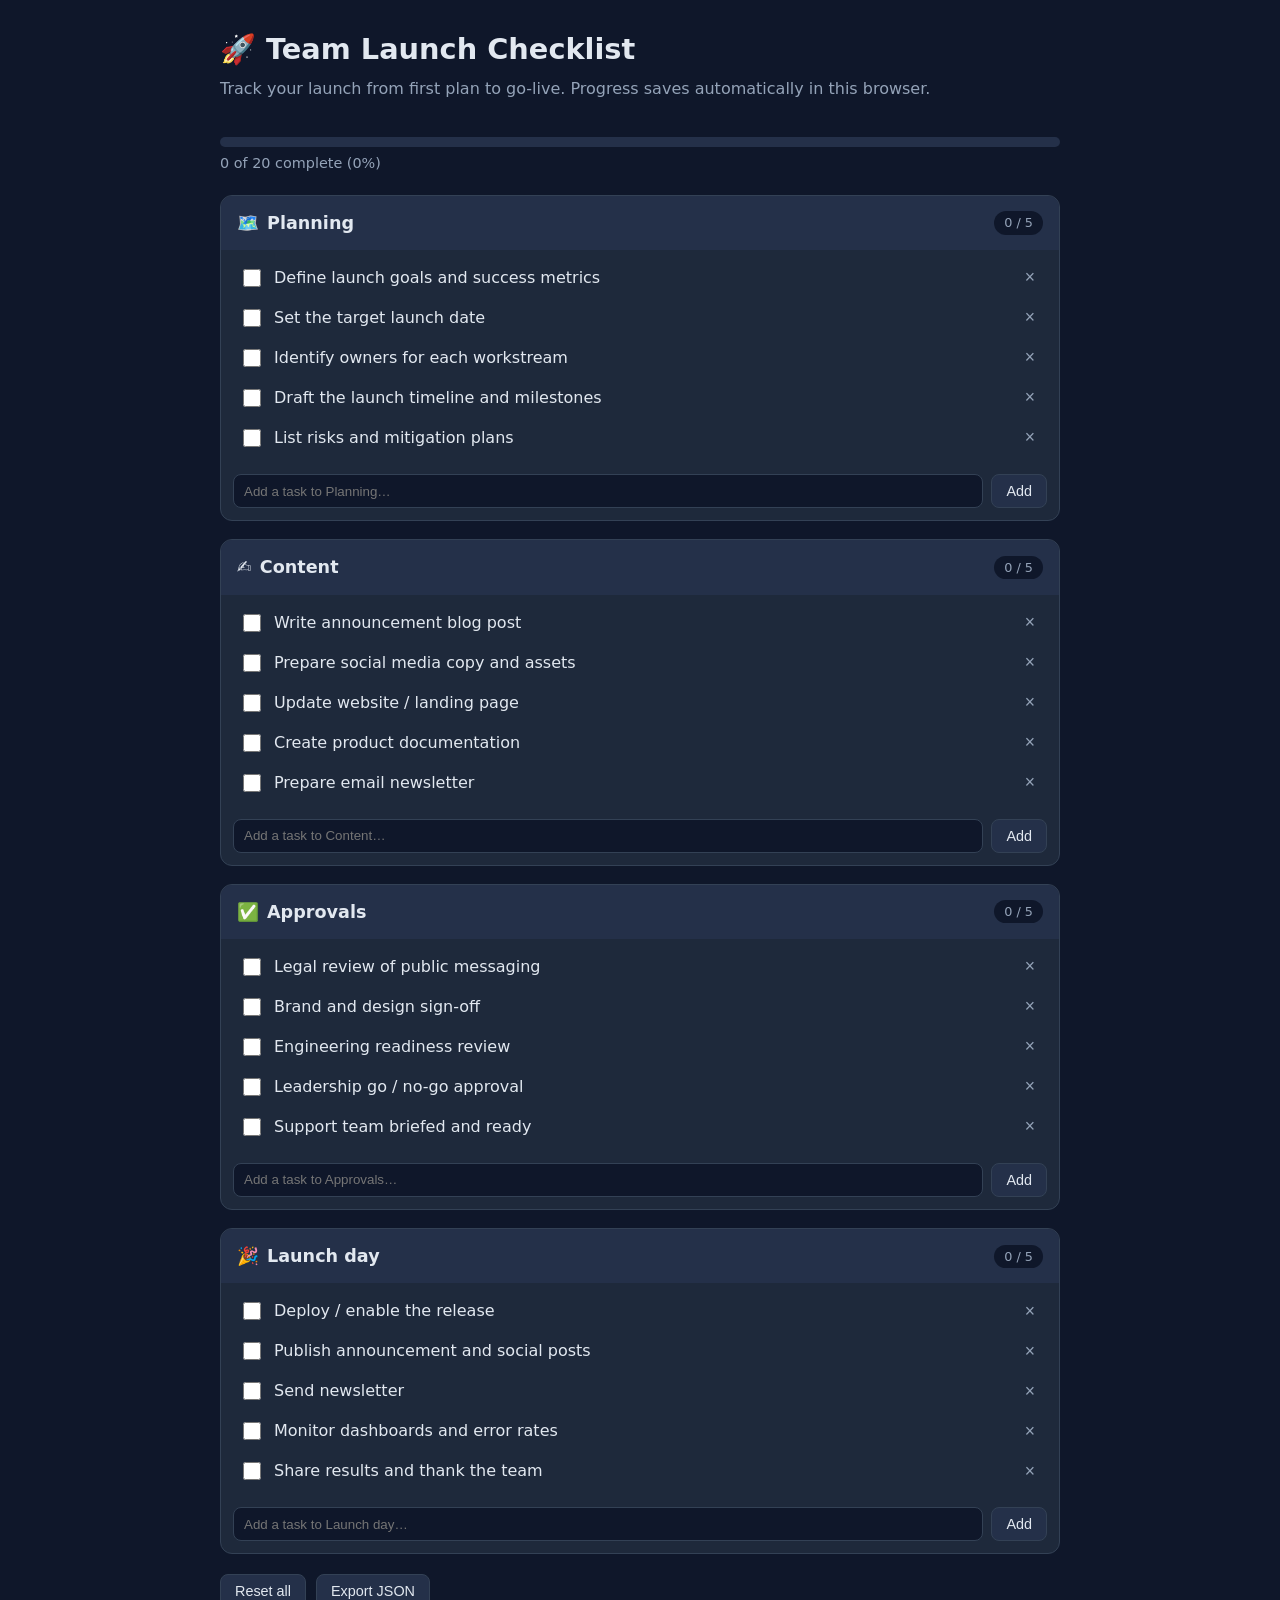
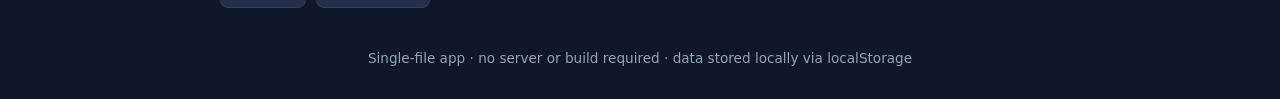
==== team-launch-app/index.html @ e988b990 "Add team launch checklist app with planning, content, approvals, and launch day sections Co-authored" ====
<!DOCTYPE html>
<html lang="en">
<head>
  <meta charset="UTF-8" />
  <meta name="viewport" content="width=device-width, initial-scale=1.0" />
  <title>Team Launch Checklist</title>
  <style>
    :root {
      --bg: #0f172a;
      --panel: #1e293b;
      --panel-2: #243049;
      --text: #e2e8f0;
      --muted: #94a3b8;
      --accent: #38bdf8;
      --accent-2: #22c55e;
      --border: #334155;
      --danger: #f87171;
    }
    * { box-sizing: border-box; }
    body {
      margin: 0;
      font-family: system-ui, -apple-system, "Segoe UI", Roboto, sans-serif;
      background: var(--bg);
      color: var(--text);
      line-height: 1.5;
    }
    header {
      padding: 28px 20px 20px;
      max-width: 880px;
      margin: 0 auto;
    }
    h1 { margin: 0 0 6px; font-size: 1.8rem; }
    .subtitle { color: var(--muted); margin: 0; }
    .progress-wrap {
      max-width: 880px;
      margin: 16px auto 0;
      padding: 0 20px;
    }
    .progress-bar {
      height: 10px;
      background: var(--panel-2);
      border-radius: 999px;
      overflow: hidden;
    }
    .progress-fill {
      height: 100%;
      width: 0%;
      background: linear-gradient(90deg, var(--accent), var(--accent-2));
      transition: width .3s ease;
    }
    .progress-label { color: var(--muted); font-size: .9rem; margin-top: 6px; }
    main {
      max-width: 880px;
      margin: 0 auto;
      padding: 20px;
      display: grid;
      gap: 18px;
    }
    .section {
      background: var(--panel);
      border: 1px solid var(--border);
      border-radius: 12px;
      overflow: hidden;
    }
    .section-head {
      display: flex;
      align-items: center;
      justify-content: space-between;
      padding: 14px 16px;
      background: var(--panel-2);
    }
    .section-head h2 { margin: 0; font-size: 1.1rem; display: flex; align-items: center; gap: 8px; }
    .badge {
      font-size: .8rem;
      color: var(--muted);
      background: var(--bg);
      padding: 2px 10px;
      border-radius: 999px;
    }
    ul.items { list-style: none; margin: 0; padding: 8px 8px 12px; }
    li.item {
      display: flex;
      align-items: center;
      gap: 10px;
      padding: 8px 10px;
      border-radius: 8px;
    }
    li.item:hover { background: var(--panel-2); }
    li.item input[type="checkbox"] {
      width: 18px; height: 18px; accent-color: var(--accent-2); cursor: pointer; flex: none;
    }
    li.item label { flex: 1; cursor: pointer; }
    li.item.done label { text-decoration: line-through; color: var(--muted); }
    .del {
      background: none; border: none; color: var(--muted); cursor: pointer;
      font-size: 1.1rem; padding: 2px 6px; border-radius: 6px; line-height: 1;
    }
    .del:hover { color: var(--danger); background: var(--bg); }
    .add-row { display: flex; gap: 8px; padding: 4px 12px 12px; }
    .add-row input {
      flex: 1; padding: 8px 10px; border-radius: 8px;
      border: 1px solid var(--border); background: var(--bg); color: var(--text);
    }
    .add-row button, .toolbar button {
      border: 1px solid var(--border); background: var(--panel-2); color: var(--text);
      padding: 8px 14px; border-radius: 8px; cursor: pointer; font-size: .9rem;
    }
    .add-row button:hover, .toolbar button:hover { border-color: var(--accent); }
    .toolbar {
      max-width: 880px; margin: 0 auto; padding: 0 20px 40px;
      display: flex; gap: 10px; flex-wrap: wrap;
    }
    footer { text-align: center; color: var(--muted); font-size: .85rem; padding: 0 20px 30px; }
  </style>
</head>
<body>
  <header>
    <h1>🚀 Team Launch Checklist</h1>
    <p class="subtitle">Track your launch from first plan to go-live. Progress saves automatically in this browser.</p>
  </header>

  <div class="progress-wrap">
    <div class="progress-bar"><div class="progress-fill" id="progressFill"></div></div>
    <div class="progress-label" id="progressLabel">0 of 0 complete</div>
  </div>

  <main id="board"></main>

  <div class="toolbar">
    <button id="resetBtn">Reset all</button>
    <button id="exportBtn">Export JSON</button>
  </div>

  <footer>Single-file app · no server or build required · data stored locally via localStorage</footer>

  <script>
    const STORAGE_KEY = "team-launch-checklist-v1";

    const DEFAULTS = [
      {
        id: "planning",
        title: "Planning",
        icon: "🗺️",
        items: [
          "Define launch goals and success metrics",
          "Set the target launch date",
          "Identify owners for each workstream",
          "Draft the launch timeline and milestones",
          "List risks and mitigation plans"
        ]
      },
      {
        id: "content",
        title: "Content",
        icon: "✍️",
        items: [
          "Write announcement blog post",
          "Prepare social media copy and assets",
          "Update website / landing page",
          "Create product documentation",
          "Prepare email newsletter"
        ]
      },
      {
        id: "approvals",
        title: "Approvals",
        icon: "✅",
        items: [
          "Legal review of public messaging",
          "Brand and design sign-off",
          "Engineering readiness review",
          "Leadership go / no-go approval",
          "Support team briefed and ready"
        ]
      },
      {
        id: "launch",
        title: "Launch day",
        icon: "🎉",
        items: [
          "Deploy / enable the release",
          "Publish announcement and social posts",
          "Send newsletter",
          "Monitor dashboards and error rates",
          "Share results and thank the team"
        ]
      }
    ];

    function load() {
      try {
        const saved = JSON.parse(localStorage.getItem(STORAGE_KEY));
        if (saved && Array.isArray(saved.sections)) return saved;
      } catch (e) {}
      return {
        sections: DEFAULTS.map(s => ({
          id: s.id, title: s.title, icon: s.icon,
          items: s.items.map((text, i) => ({ id: s.id + "-" + i, text, done: false }))
        }))
      };
    }

    let state = load();

    function save() { localStorage.setItem(STORAGE_KEY, JSON.stringify(state)); }

    function uid() { return "i-" + Date.now() + "-" + Math.random().toString(36).slice(2, 7); }

    function render() {
      const board = document.getElementById("board");
      board.innerHTML = "";
      let total = 0, done = 0;

      state.sections.forEach(section => {
        const doneCount = section.items.filter(i => i.done).length;
        total += section.items.length;
        done += doneCount;

        const sec = document.createElement("section");
        sec.className = "section";

        const head = document.createElement("div");
        head.className = "section-head";
        head.innerHTML =
          '<h2><span>' + section.icon + '</span>' + section.title + '</h2>' +
          '<span class="badge">' + doneCount + ' / ' + section.items.length + '</span>';
        sec.appendChild(head);

        const ul = document.createElement("ul");
        ul.className = "items";

        section.items.forEach(item => {
          const li = document.createElement("li");
          li.className = "item" + (item.done ? " done" : "");

          const cb = document.createElement("input");
          cb.type = "checkbox";
          cb.checked = item.done;
          cb.onchange = () => { item.done = cb.checked; save(); render(); };

          const label = document.createElement("label");
          label.textContent = item.text;
          label.onclick = () => { item.done = !item.done; save(); render(); };

          const del = document.createElement("button");
          del.className = "del";
          del.textContent = "×";
          del.title = "Remove task";
          del.onclick = () => {
            section.items = section.items.filter(i => i.id !== item.id);
            save(); render();
          };

          li.append(cb, label, del);
          ul.appendChild(li);
        });
        sec.appendChild(ul);

        const addRow = document.createElement("div");
        addRow.className = "add-row";
        const input = document.createElement("input");
        input.placeholder = "Add a task to " + section.title + "…";
        const addBtn = document.createElement("button");
        addBtn.textContent = "Add";
        const add = () => {
          const text = input.value.trim();
          if (!text) return;
          section.items.push({ id: uid(), text, done: false });
          input.value = "";
          save(); render();
        };
        addBtn.onclick = add;
        input.addEventListener("keydown", e => { if (e.key === "Enter") add(); });
        addRow.append(input, addBtn);
        sec.appendChild(addRow);

        board.appendChild(sec);
      });

      const pct = total ? Math.round((done / total) * 100) : 0;
      document.getElementById("progressFill").style.width = pct + "%";
      document.getElementById("progressLabel").textContent =
        done + " of " + total + " complete (" + pct + "%)";
    }

    document.getElementById("resetBtn").onclick = () => {
      if (confirm("Reset the checklist to defaults? This clears your saved progress.")) {
        localStorage.removeItem(STORAGE_KEY);
        state = load();
        save(); render();
      }
    };

    document.getElementById("exportBtn").onclick = () => {
      const blob = new Blob([JSON.stringify(state, null, 2)], { type: "application/json" });
      const url = URL.createObjectURL(blob);
      const a = document.createElement("a");
      a.href = url;
      a.download = "team-launch-checklist.json";
      a.click();
      URL.revokeObjectURL(url);
    };

    render();
  </script>
</body>
</html>
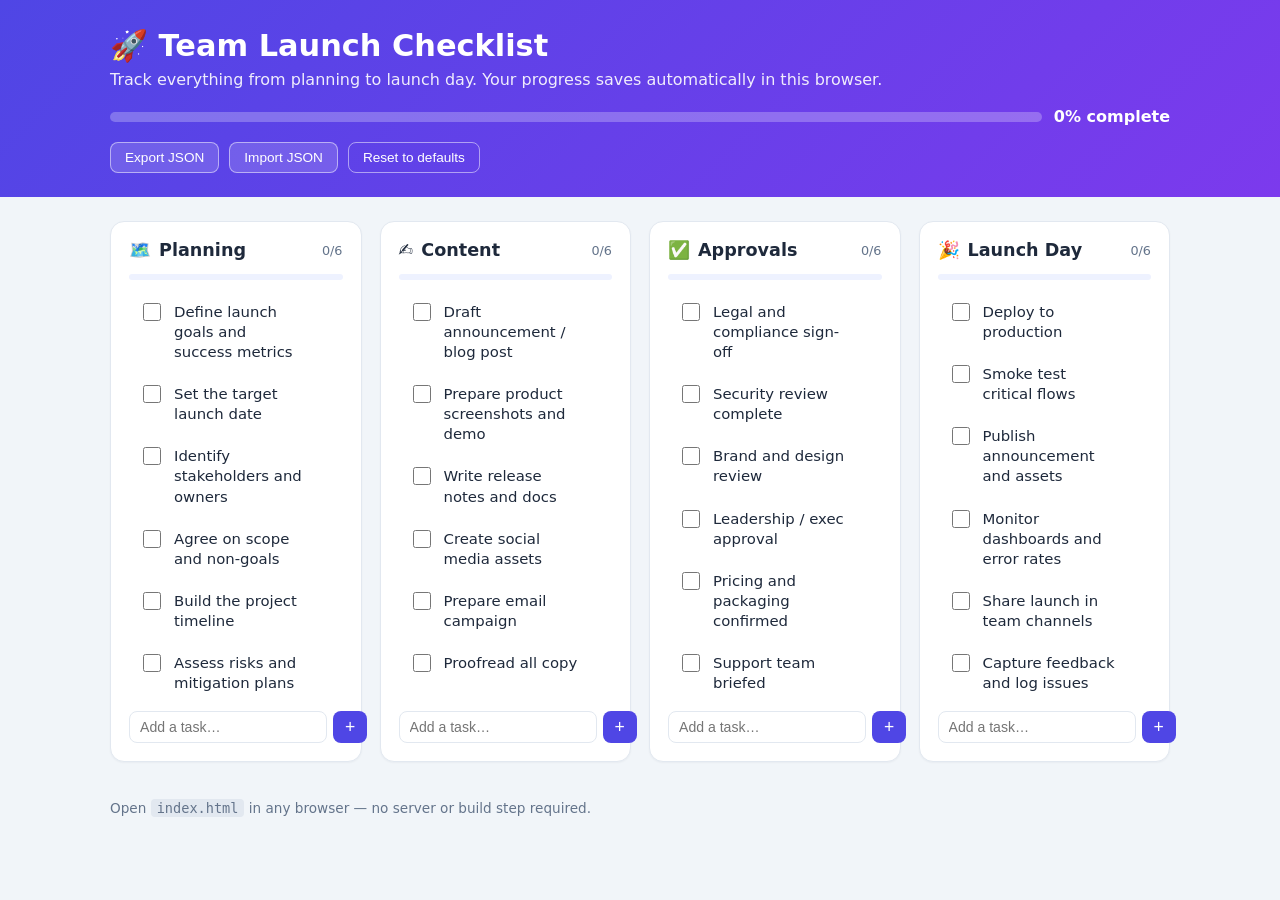
==== commit f6c45d67: "Add team launch checklist app with README Self-contained HTML/CSS/JS checklist with Planning, Conten" ====
--- a/team-launch-app/index.html
+++ b/team-launch-app/index.html
@@ -4,304 +4,32 @@
   <meta charset="UTF-8" />
   <meta name="viewport" content="width=device-width, initial-scale=1.0" />
   <title>Team Launch Checklist</title>
-  <style>
-    :root {
-      --bg: #0f172a;
-      --panel: #1e293b;
-      --panel-2: #243049;
-      --text: #e2e8f0;
-      --muted: #94a3b8;
-      --accent: #38bdf8;
-      --accent-2: #22c55e;
-      --border: #334155;
-      --danger: #f87171;
-    }
-    * { box-sizing: border-box; }
-    body {
-      margin: 0;
-      font-family: system-ui, -apple-system, "Segoe UI", Roboto, sans-serif;
-      background: var(--bg);
-      color: var(--text);
-      line-height: 1.5;
-    }
-    header {
-      padding: 28px 20px 20px;
-      max-width: 880px;
-      margin: 0 auto;
-    }
-    h1 { margin: 0 0 6px; font-size: 1.8rem; }
-    .subtitle { color: var(--muted); margin: 0; }
-    .progress-wrap {
-      max-width: 880px;
-      margin: 16px auto 0;
-      padding: 0 20px;
-    }
-    .progress-bar {
-      height: 10px;
-      background: var(--panel-2);
-      border-radius: 999px;
-      overflow: hidden;
-    }
-    .progress-fill {
-      height: 100%;
-      width: 0%;
-      background: linear-gradient(90deg, var(--accent), var(--accent-2));
-      transition: width .3s ease;
-    }
-    .progress-label { color: var(--muted); font-size: .9rem; margin-top: 6px; }
-    main {
-      max-width: 880px;
-      margin: 0 auto;
-      padding: 20px;
-      display: grid;
-      gap: 18px;
-    }
-    .section {
-      background: var(--panel);
-      border: 1px solid var(--border);
-      border-radius: 12px;
-      overflow: hidden;
-    }
-    .section-head {
-      display: flex;
-      align-items: center;
-      justify-content: space-between;
-      padding: 14px 16px;
-      background: var(--panel-2);
-    }
-    .section-head h2 { margin: 0; font-size: 1.1rem; display: flex; align-items: center; gap: 8px; }
-    .badge {
-      font-size: .8rem;
-      color: var(--muted);
-      background: var(--bg);
-      padding: 2px 10px;
-      border-radius: 999px;
-    }
-    ul.items { list-style: none; margin: 0; padding: 8px 8px 12px; }
-    li.item {
-      display: flex;
-      align-items: center;
-      gap: 10px;
-      padding: 8px 10px;
-      border-radius: 8px;
-    }
-    li.item:hover { background: var(--panel-2); }
-    li.item input[type="checkbox"] {
-      width: 18px; height: 18px; accent-color: var(--accent-2); cursor: pointer; flex: none;
-    }
-    li.item label { flex: 1; cursor: pointer; }
-    li.item.done label { text-decoration: line-through; color: var(--muted); }
-    .del {
-      background: none; border: none; color: var(--muted); cursor: pointer;
-      font-size: 1.1rem; padding: 2px 6px; border-radius: 6px; line-height: 1;
-    }
-    .del:hover { color: var(--danger); background: var(--bg); }
-    .add-row { display: flex; gap: 8px; padding: 4px 12px 12px; }
-    .add-row input {
-      flex: 1; padding: 8px 10px; border-radius: 8px;
-      border: 1px solid var(--border); background: var(--bg); color: var(--text);
-    }
-    .add-row button, .toolbar button {
-      border: 1px solid var(--border); background: var(--panel-2); color: var(--text);
-      padding: 8px 14px; border-radius: 8px; cursor: pointer; font-size: .9rem;
-    }
-    .add-row button:hover, .toolbar button:hover { border-color: var(--accent); }
-    .toolbar {
-      max-width: 880px; margin: 0 auto; padding: 0 20px 40px;
-      display: flex; gap: 10px; flex-wrap: wrap;
-    }
-    footer { text-align: center; color: var(--muted); font-size: .85rem; padding: 0 20px 30px; }
-  </style>
+  <link rel="stylesheet" href="styles.css" />
 </head>
 <body>
-  <header>
-    <h1>🚀 Team Launch Checklist</h1>
-    <p class="subtitle">Track your launch from first plan to go-live. Progress saves automatically in this browser.</p>
+  <header class="app-header">
+    <div class="wrap">
+      <h1>🚀 Team Launch Checklist</h1>
+      <p class="subtitle">Track everything from planning to launch day. Your progress saves automatically in this browser.</p>
+      <div class="overall">
+        <div class="overall-bar"><div id="overallFill" class="overall-fill"></div></div>
+        <span id="overallLabel" class="overall-label">0% complete</span>
+      </div>
+      <div class="toolbar">
+        <button id="exportBtn" class="btn" type="button">Export JSON</button>
+        <button id="importBtn" class="btn" type="button">Import JSON</button>
+        <button id="resetBtn" class="btn btn-ghost" type="button">Reset to defaults</button>
+        <input id="importFile" type="file" accept="application/json" hidden />
+      </div>
+    </div>
   </header>
 
-  <div class="progress-wrap">
-    <div class="progress-bar"><div class="progress-fill" id="progressFill"></div></div>
-    <div class="progress-label" id="progressLabel">0 of 0 complete</div>
-  </div>
+  <main id="board" class="board wrap"></main>
 
-  <main id="board"></main>
+  <footer class="app-footer wrap">
+    <p>Open <code>index.html</code> in any browser — no server or build step required.</p>
+  </footer>
 
-  <div class="toolbar">
-    <button id="resetBtn">Reset all</button>
-    <button id="exportBtn">Export JSON</button>
-  </div>
-
-  <footer>Single-file app · no server or build required · data stored locally via localStorage</footer>
-
-  <script>
-    const STORAGE_KEY = "team-launch-checklist-v1";
-
-    const DEFAULTS = [
-      {
-        id: "planning",
-        title: "Planning",
-        icon: "🗺️",
-        items: [
-          "Define launch goals and success metrics",
-          "Set the target launch date",
-          "Identify owners for each workstream",
-          "Draft the launch timeline and milestones",
-          "List risks and mitigation plans"
-        ]
-      },
-      {
-        id: "content",
-        title: "Content",
-        icon: "✍️",
-        items: [
-          "Write announcement blog post",
-          "Prepare social media copy and assets",
-          "Update website / landing page",
-          "Create product documentation",
-          "Prepare email newsletter"
-        ]
-      },
-      {
-        id: "approvals",
-        title: "Approvals",
-        icon: "✅",
-        items: [
-          "Legal review of public messaging",
-          "Brand and design sign-off",
-          "Engineering readiness review",
-          "Leadership go / no-go approval",
-          "Support team briefed and ready"
-        ]
-      },
-      {
-        id: "launch",
-        title: "Launch day",
-        icon: "🎉",
-        items: [
-          "Deploy / enable the release",
-          "Publish announcement and social posts",
-          "Send newsletter",
-          "Monitor dashboards and error rates",
-          "Share results and thank the team"
-        ]
-      }
-    ];
-
-    function load() {
-      try {
-        const saved = JSON.parse(localStorage.getItem(STORAGE_KEY));
-        if (saved && Array.isArray(saved.sections)) return saved;
-      } catch (e) {}
-      return {
-        sections: DEFAULTS.map(s => ({
-          id: s.id, title: s.title, icon: s.icon,
-          items: s.items.map((text, i) => ({ id: s.id + "-" + i, text, done: false }))
-        }))
-      };
-    }
-
-    let state = load();
-
-    function save() { localStorage.setItem(STORAGE_KEY, JSON.stringify(state)); }
-
-    function uid() { return "i-" + Date.now() + "-" + Math.random().toString(36).slice(2, 7); }
-
-    function render() {
-      const board = document.getElementById("board");
-      board.innerHTML = "";
-      let total = 0, done = 0;
-
-      state.sections.forEach(section => {
-        const doneCount = section.items.filter(i => i.done).length;
-        total += section.items.length;
-        done += doneCount;
-
-        const sec = document.createElement("section");
-        sec.className = "section";
-
-        const head = document.createElement("div");
-        head.className = "section-head";
-        head.innerHTML =
-          '<h2><span>' + section.icon + '</span>' + section.title + '</h2>' +
-          '<span class="badge">' + doneCount + ' / ' + section.items.length + '</span>';
-        sec.appendChild(head);
-
-        const ul = document.createElement("ul");
-        ul.className = "items";
-
-        section.items.forEach(item => {
-          const li = document.createElement("li");
-          li.className = "item" + (item.done ? " done" : "");
-
-          const cb = document.createElement("input");
-          cb.type = "checkbox";
-          cb.checked = item.done;
-          cb.onchange = () => { item.done = cb.checked; save(); render(); };
-
-          const label = document.createElement("label");
-          label.textContent = item.text;
-          label.onclick = () => { item.done = !item.done; save(); render(); };
-
-          const del = document.createElement("button");
-          del.className = "del";
-          del.textContent = "×";
-          del.title = "Remove task";
-          del.onclick = () => {
-            section.items = section.items.filter(i => i.id !== item.id);
-            save(); render();
-          };
-
-          li.append(cb, label, del);
-          ul.appendChild(li);
-        });
-        sec.appendChild(ul);
-
-        const addRow = document.createElement("div");
-        addRow.className = "add-row";
-        const input = document.createElement("input");
-        input.placeholder = "Add a task to " + section.title + "…";
-        const addBtn = document.createElement("button");
-        addBtn.textContent = "Add";
-        const add = () => {
-          const text = input.value.trim();
-          if (!text) return;
-          section.items.push({ id: uid(), text, done: false });
-          input.value = "";
-          save(); render();
-        };
-        addBtn.onclick = add;
-        input.addEventListener("keydown", e => { if (e.key === "Enter") add(); });
-        addRow.append(input, addBtn);
-        sec.appendChild(addRow);
-
-        board.appendChild(sec);
-      });
-
-      const pct = total ? Math.round((done / total) * 100) : 0;
-      document.getElementById("progressFill").style.width = pct + "%";
-      document.getElementById("progressLabel").textContent =
-        done + " of " + total + " complete (" + pct + "%)";
-    }
-
-    document.getElementById("resetBtn").onclick = () => {
-      if (confirm("Reset the checklist to defaults? This clears your saved progress.")) {
-        localStorage.removeItem(STORAGE_KEY);
-        state = load();
-        save(); render();
-      }
-    };
-
-    document.getElementById("exportBtn").onclick = () => {
-      const blob = new Blob([JSON.stringify(state, null, 2)], { type: "application/json" });
-      const url = URL.createObjectURL(blob);
-      const a = document.createElement("a");
-      a.href = url;
-      a.download = "team-launch-checklist.json";
-      a.click();
-      URL.revokeObjectURL(url);
-    };
-
-    render();
-  </script>
+  <script src="app.js"></script>
 </body>
 </html>
--- a/team-launch-app/styles.css
+++ b/team-launch-app/styles.css
@@ -0,0 +1,247 @@
+:root {
+  --bg: #0f172a;
+  --panel: #ffffff;
+  --muted: #64748b;
+  --border: #e2e8f0;
+  --accent: #4f46e5;
+  --accent-soft: #eef2ff;
+  --done: #16a34a;
+  --text: #1e293b;
+}
+
+* { box-sizing: border-box; }
+
+body {
+  margin: 0;
+  font-family: system-ui, -apple-system, "Segoe UI", Roboto, Helvetica, Arial, sans-serif;
+  color: var(--text);
+  background: #f1f5f9;
+}
+
+.wrap {
+  max-width: 1100px;
+  margin: 0 auto;
+  padding: 0 20px;
+}
+
+.app-header {
+  background: linear-gradient(135deg, #4f46e5, #7c3aed);
+  color: #fff;
+  padding: 28px 0 24px;
+}
+
+.app-header h1 {
+  margin: 0 0 6px;
+  font-size: 1.9rem;
+}
+
+.subtitle {
+  margin: 0 0 18px;
+  opacity: 0.9;
+}
+
+.overall {
+  display: flex;
+  align-items: center;
+  gap: 12px;
+  margin-bottom: 16px;
+}
+
+.overall-bar {
+  flex: 1;
+  height: 10px;
+  background: rgba(255, 255, 255, 0.25);
+  border-radius: 999px;
+  overflow: hidden;
+}
+
+.overall-fill {
+  height: 100%;
+  width: 0%;
+  background: #22d3ee;
+  border-radius: 999px;
+  transition: width 0.25s ease;
+}
+
+.overall-label {
+  font-variant-numeric: tabular-nums;
+  font-weight: 600;
+  min-width: 90px;
+  text-align: right;
+}
+
+.toolbar {
+  display: flex;
+  flex-wrap: wrap;
+  gap: 10px;
+}
+
+.btn {
+  border: 1px solid rgba(255, 255, 255, 0.5);
+  background: rgba(255, 255, 255, 0.15);
+  color: #fff;
+  padding: 7px 14px;
+  border-radius: 8px;
+  font-size: 0.85rem;
+  cursor: pointer;
+  transition: background 0.15s ease;
+}
+
+.btn:hover { background: rgba(255, 255, 255, 0.28); }
+.btn-ghost { background: transparent; }
+
+.board {
+  display: grid;
+  grid-template-columns: repeat(auto-fit, minmax(240px, 1fr));
+  gap: 18px;
+  padding-top: 24px;
+  padding-bottom: 24px;
+}
+
+.section {
+  background: var(--panel);
+  border: 1px solid var(--border);
+  border-radius: 14px;
+  padding: 18px;
+  box-shadow: 0 1px 2px rgba(15, 23, 42, 0.04);
+  display: flex;
+  flex-direction: column;
+}
+
+.section-head {
+  display: flex;
+  align-items: center;
+  justify-content: space-between;
+  gap: 8px;
+  margin-bottom: 4px;
+}
+
+.section-head h2 {
+  margin: 0;
+  font-size: 1.1rem;
+  display: flex;
+  align-items: center;
+  gap: 8px;
+}
+
+.section-count {
+  font-size: 0.8rem;
+  color: var(--muted);
+  font-variant-numeric: tabular-nums;
+}
+
+.section-bar {
+  height: 6px;
+  background: var(--accent-soft);
+  border-radius: 999px;
+  overflow: hidden;
+  margin: 10px 0 14px;
+}
+
+.section-fill {
+  height: 100%;
+  width: 0%;
+  background: var(--accent);
+  border-radius: 999px;
+  transition: width 0.25s ease;
+}
+
+.items {
+  list-style: none;
+  margin: 0 0 10px;
+  padding: 0;
+  display: flex;
+  flex-direction: column;
+  gap: 6px;
+}
+
+.item {
+  display: flex;
+  align-items: flex-start;
+  gap: 10px;
+  padding: 8px 10px;
+  border-radius: 8px;
+  transition: background 0.12s ease;
+}
+
+.item:hover { background: #f8fafc; }
+
+.item input[type="checkbox"] {
+  width: 18px;
+  height: 18px;
+  margin-top: 1px;
+  accent-color: var(--accent);
+  cursor: pointer;
+  flex-shrink: 0;
+}
+
+.item label {
+  flex: 1;
+  cursor: pointer;
+  line-height: 1.35;
+  font-size: 0.93rem;
+}
+
+.item.done label {
+  text-decoration: line-through;
+  color: var(--muted);
+}
+
+.item .remove {
+  border: none;
+  background: transparent;
+  color: var(--muted);
+  cursor: pointer;
+  font-size: 1.1rem;
+  line-height: 1;
+  padding: 0 2px;
+  opacity: 0;
+  transition: opacity 0.12s ease;
+}
+
+.item:hover .remove { opacity: 1; }
+.item .remove:hover { color: #dc2626; }
+
+.add-form {
+  display: flex;
+  gap: 6px;
+  margin-top: auto;
+}
+
+.add-form input {
+  flex: 1;
+  border: 1px solid var(--border);
+  border-radius: 8px;
+  padding: 7px 10px;
+  font-size: 0.88rem;
+}
+
+.add-form input:focus {
+  outline: none;
+  border-color: var(--accent);
+  box-shadow: 0 0 0 3px var(--accent-soft);
+}
+
+.add-form button {
+  border: none;
+  background: var(--accent);
+  color: #fff;
+  border-radius: 8px;
+  padding: 0 12px;
+  cursor: pointer;
+  font-size: 1.1rem;
+}
+
+.add-form button:hover { background: #4338ca; }
+
+.app-footer {
+  color: var(--muted);
+  font-size: 0.85rem;
+  padding-bottom: 32px;
+}
+
+.app-footer code {
+  background: #e2e8f0;
+  padding: 1px 6px;
+  border-radius: 4px;
+}
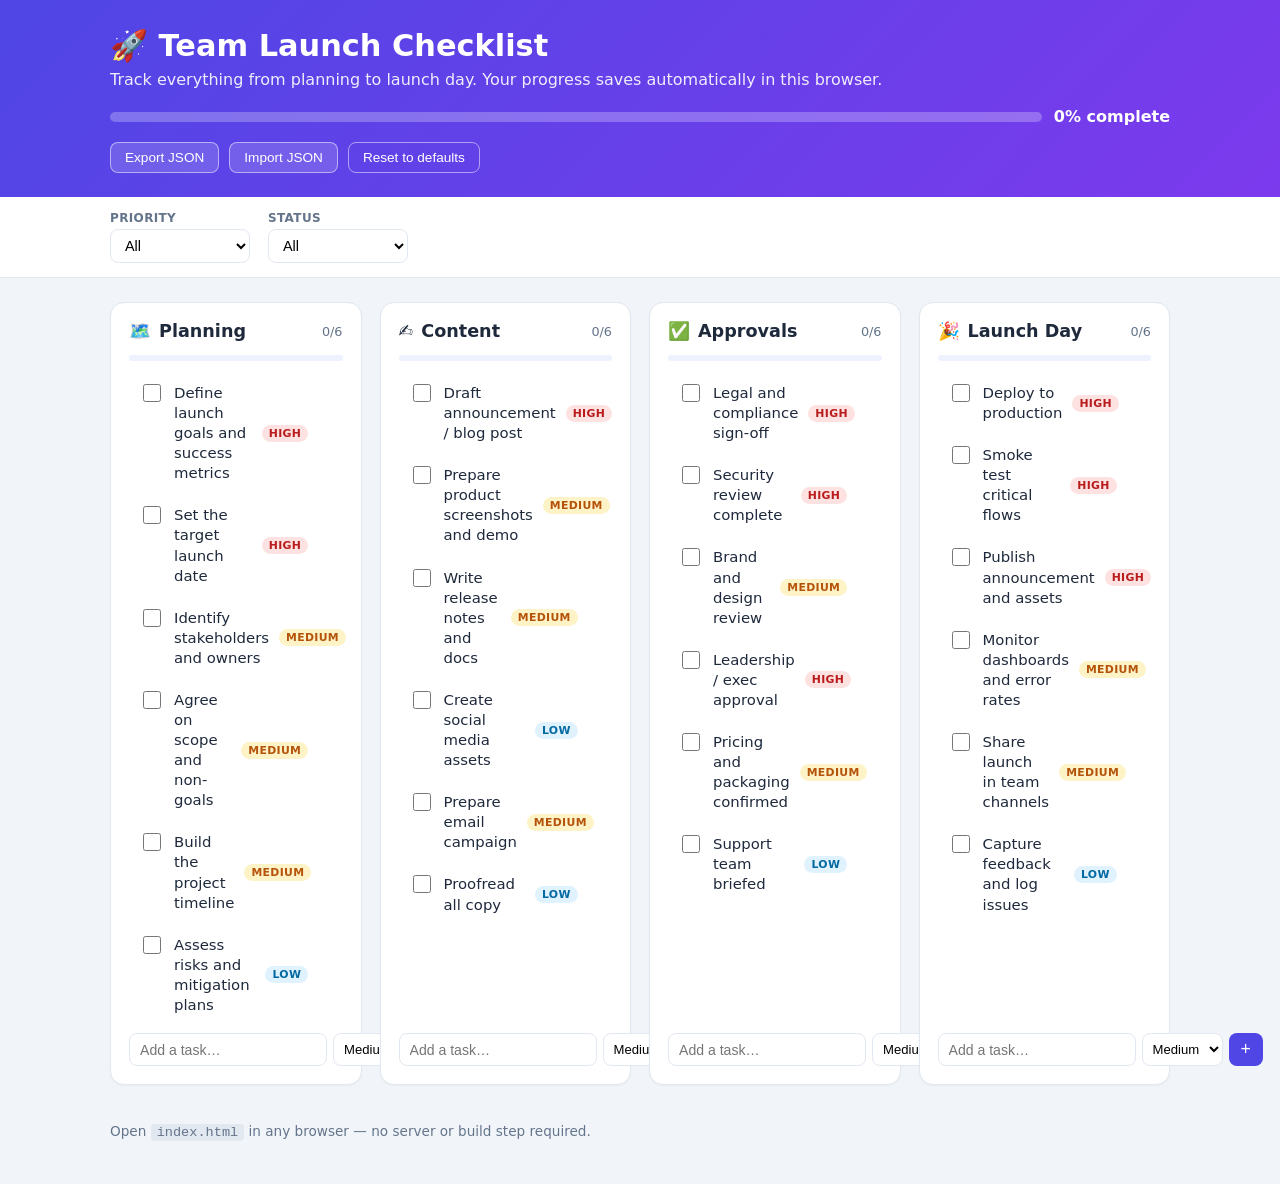
==== commit 4271d2a8: "Add composable priority and status filters to launch checklist Each task now has a priority (High/Me" ====
--- a/team-launch-app/index.html
+++ b/team-launch-app/index.html
@@ -24,6 +24,29 @@
     </div>
   </header>
 
+  <div class="filters-bar">
+    <div class="wrap filters">
+      <div class="filter">
+        <label for="priorityFilter">Priority</label>
+        <select id="priorityFilter">
+          <option value="all">All</option>
+          <option value="High">High</option>
+          <option value="Medium">Medium</option>
+          <option value="Low">Low</option>
+        </select>
+      </div>
+      <div class="filter">
+        <label for="statusFilter">Status</label>
+        <select id="statusFilter">
+          <option value="all">All</option>
+          <option value="todo">To do</option>
+          <option value="done">Done</option>
+        </select>
+      </div>
+      <p id="filterSummary" class="filter-summary" aria-live="polite"></p>
+    </div>
+  </div>
+
   <main id="board" class="board wrap"></main>
 
   <footer class="app-footer wrap">
--- a/team-launch-app/styles.css
+++ b/team-launch-app/styles.css
@@ -90,6 +90,80 @@
 .btn:hover { background: rgba(255, 255, 255, 0.28); }
 .btn-ghost { background: transparent; }
 
+.filters-bar {
+  background: #fff;
+  border-bottom: 1px solid var(--border);
+}
+
+.filters {
+  display: flex;
+  align-items: flex-end;
+  flex-wrap: wrap;
+  gap: 18px;
+  padding-top: 14px;
+  padding-bottom: 14px;
+}
+
+.filter {
+  display: flex;
+  flex-direction: column;
+  gap: 4px;
+}
+
+.filter label {
+  font-size: 0.75rem;
+  font-weight: 600;
+  color: var(--muted);
+  text-transform: uppercase;
+  letter-spacing: 0.03em;
+}
+
+.filter select {
+  border: 1px solid var(--border);
+  border-radius: 8px;
+  padding: 7px 10px;
+  font-size: 0.9rem;
+  background: #fff;
+  min-width: 140px;
+  cursor: pointer;
+}
+
+.filter select:focus {
+  outline: none;
+  border-color: var(--accent);
+  box-shadow: 0 0 0 3px var(--accent-soft);
+}
+
+.filter-summary {
+  margin: 0 0 2px auto;
+  align-self: flex-end;
+  font-size: 0.85rem;
+  color: var(--muted);
+  font-variant-numeric: tabular-nums;
+}
+
+.badge {
+  font-size: 0.68rem;
+  font-weight: 700;
+  text-transform: uppercase;
+  letter-spacing: 0.03em;
+  padding: 2px 7px;
+  border-radius: 999px;
+  flex-shrink: 0;
+  align-self: center;
+}
+
+.badge-high { background: #fee2e2; color: #b91c1c; }
+.badge-medium { background: #fef3c7; color: #b45309; }
+.badge-low { background: #e0f2fe; color: #0369a1; }
+
+.section-empty {
+  font-size: 0.88rem;
+  color: var(--muted);
+  padding: 6px 10px 12px;
+  margin: 0;
+}
+
 .board {
   display: grid;
   grid-template-columns: repeat(auto-fit, minmax(240px, 1fr));
@@ -216,6 +290,21 @@
   font-size: 0.88rem;
 }
 
+.add-form .add-priority {
+  border: 1px solid var(--border);
+  border-radius: 8px;
+  padding: 7px 6px;
+  font-size: 0.82rem;
+  background: #fff;
+  cursor: pointer;
+}
+
+.add-form .add-priority:focus {
+  outline: none;
+  border-color: var(--accent);
+  box-shadow: 0 0 0 3px var(--accent-soft);
+}
+
 .add-form input:focus {
   outline: none;
   border-color: var(--accent);
